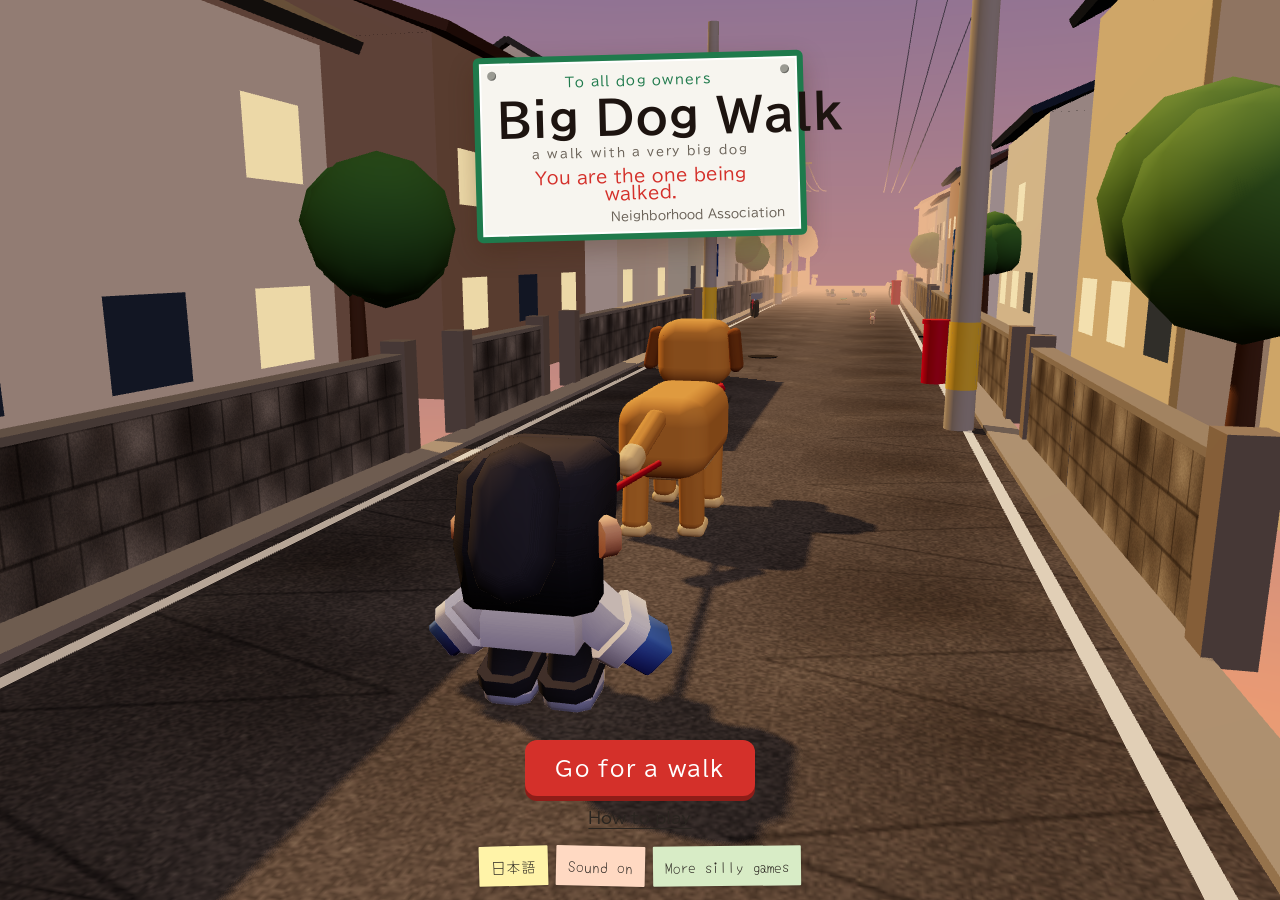
==== index.html @ f8fbdecb "大型犬の散歩 初版 Co-Authored-By: Claude Opus 5.5 <noreply@anthropic.com>" ====
<!doctype html>
<html lang="ja">
<head>
<meta charset="utf-8">
<meta name="viewport" content="width=device-width,initial-scale=1,maximum-scale=1,user-scalable=no,viewport-fit=cover">
<title>大型犬の散歩 | 引きずられながら家を目指す3Dバカゲー</title>
<meta name="description" content="大きすぎる犬の散歩に出る3Dバカゲー。猫・鳩・焼き芋屋・結婚式の前撮りへ犬が突進し、飼い主は顔から引きずられる。耳が立ったら合図、踏ん張るか電柱にリードを巻くかを決める。壊した物はお辞儀で謝る。スマホのブラウザで無料で遊べる。">
<meta property="og:type" content="website">
<meta property="og:title" content="大型犬の散歩">
<meta property="og:description" content="散歩されているのは、あなたです。猫に、焼き芋屋に、前撮りの二人に、犬が突進する。踏ん張るか、電柱に巻くか。壊したら深くお辞儀。スマホで遊べる3Dバカゲー。">
<meta property="og:image" content="https://tom3games.github.io/big-dog-walk/og.png?v=1">
<meta property="og:image:width" content="1200">
<meta property="og:image:height" content="630">
<meta property="og:url" content="https://tom3games.github.io/big-dog-walk/">
<meta name="twitter:card" content="summary_large_image">
<meta name="theme-color" content="#e9b98a">
<link rel="icon" href="icon.svg" type="image/svg+xml">
<link rel="preconnect" href="https://fonts.googleapis.com">
<link rel="preconnect" href="https://fonts.gstatic.com" crossorigin>
<link href="https://fonts.googleapis.com/css2?family=BIZ+UDPGothic:wght@700&family=Mochiy+Pop+One&family=Yomogi&display=swap" rel="stylesheet">
<link rel="stylesheet" href="style.css?v=1">
<script type="importmap">{ "imports": { "three": "./vendor/three.module.js" } }</script>
</head>
<body>
<!-- 読み込み中: 散歩の足あと。進み具合は本物の読み込み数 -->
<div id="loading">
  <svg class="paws" viewBox="0 0 300 60" aria-hidden="true">
    <g fill="#5b3a1e"><g class="pw" style="--i:0"><ellipse cx="20" cy="40" rx="7" ry="6"/><circle cx="12" cy="31" r="3"/><circle cx="19" cy="28" r="3"/><circle cx="27" cy="31" r="3"/></g>
    <g class="pw" style="--i:1"><ellipse cx="70" cy="24" rx="7" ry="6"/><circle cx="62" cy="15" r="3"/><circle cx="69" cy="12" r="3"/><circle cx="77" cy="15" r="3"/></g>
    <g class="pw" style="--i:2"><ellipse cx="120" cy="40" rx="7" ry="6"/><circle cx="112" cy="31" r="3"/><circle cx="119" cy="28" r="3"/><circle cx="127" cy="31" r="3"/></g>
    <g class="pw" style="--i:3"><ellipse cx="170" cy="24" rx="7" ry="6"/><circle cx="162" cy="15" r="3"/><circle cx="169" cy="12" r="3"/><circle cx="177" cy="15" r="3"/></g>
    <g class="pw" style="--i:4"><ellipse cx="220" cy="40" rx="7" ry="6"/><circle cx="212" cy="31" r="3"/><circle cx="219" cy="28" r="3"/><circle cx="227" cy="31" r="3"/></g>
    <g class="pw" style="--i:5"><ellipse cx="270" cy="24" rx="7" ry="6"/><circle cx="262" cy="15" r="3"/><circle cx="269" cy="12" r="3"/><circle cx="277" cy="15" r="3"/></g></g>
  </svg>
  <p id="loadText" class="load-text">リードをつけています</p>
  <div class="leashbar"><i id="loadBar"></i><b class="handle"></b></div>
</div>

<div id="view"></div>
<div id="fxFlash"></div>

<!-- 遊び中 -->
<section id="hud" class="hidden">
  <div class="plates">
    <div class="plate addr"><span class="plabel" id="hHomeL"></span><b id="hDist">0</b><span class="punit" id="hM"></span></div>
    <div class="plate clock"><span class="plabel" id="hClockL"></span><b id="hClock">3:00</b></div>
  </div>
  <div id="bang" class="bang hidden"><svg viewBox="0 0 100 100" aria-hidden="true"><path d="M50 3l9 15 17-8-2 18 19 2-12 14 14 12-18 5 5 18-17-5-6 18-9-15-10 14-4-18-18 4 7-17-17-7 15-11-11-15 19-1-1-18 16 8z" fill="#fffbe6" stroke="#1d1410" stroke-width="4" stroke-linejoin="round"/><text x="50" y="70" text-anchor="middle" font-size="58" font-weight="900" fill="#d4302a" font-family="BIZ UDPGothic, sans-serif">!</text></svg><span id="bangKind"></span></div>
  <div id="telop" class="telop"></div>
  <div id="hint" class="hint hidden"><span id="hintText"></span><i id="hintFinger" class="finger"></i></div>
  <!-- お辞儀: 分度器 -->
  <div id="bow" class="bow hidden">
    <p id="bowWho" class="bow-who"></p>
    <svg id="bowSvg" viewBox="0 0 220 130" aria-hidden="true">
      <path d="M20 120 A100 100 0 0 1 120 20" fill="none" stroke="#2a2520" stroke-width="3"/>
      <path id="bowGood" fill="none" stroke="#e8a23a" stroke-width="16"/>
      <path id="bowDeep" fill="none" stroke="#d4302a" stroke-width="16"/>
      <g id="bowTicks" stroke="#2a2520" stroke-width="2"></g>
      <line x1="20" y1="120" x2="210" y2="120" stroke="#2a2520" stroke-width="3"/>
      <g id="bowNeedle"><line x1="20" y1="120" x2="20" y2="34" stroke="#1d1410" stroke-width="7" stroke-linecap="round"/><circle cx="20" cy="28" r="11" fill="#1d1410"/></g>
      
    </svg>
    <p id="bowGradeL" class="bow-grade"></p>
  </div>
</section>

<!-- タイトル: 町内の注意看板 -->
<section id="title" class="screen hidden">
  <div class="sign">
    <p class="sign-top" data-t="signTop"></p>
    <h1 data-t="title"></h1>
    <p class="sign-ruby" data-t="titleRuby"></p>
    <p class="sign-sub" data-t="sub"></p>
    <p class="sign-from" data-t="signFrom"></p>
  </div>
  <div class="title-actions">
    <button id="btnStart" class="go"><span data-t="start"></span></button>
    <button id="btnHow" class="text-btn" data-t="howBtn"></button>
  </div>
  <nav class="foot">
    <button id="btnLang" class="mini" data-t="lang"></button>
    <button id="btnMute" class="mini"></button>
    <a class="mini" href="https://tom3games.github.io/" data-t="more"></a>
  </nav>
</section>

<!-- 遊び方: 町内会の掲示 -->
<section id="how" class="screen hidden">
  <div class="notice">
    <h2 data-t="howTitle"></h2>
    <ol id="howList"></ol>
    <p class="how-note" id="howRead"></p>
    <p class="how-note" id="howBow"></p>
    <p class="how-note goal" id="howGoal"></p>
    <button id="btnOk" class="go small" data-t="ok"></button>
    <p class="foot-small"><a id="lPrivacy" href="privacy.html" target="_blank" rel="noopener"></a><span class="credit" data-t="credit"></span></p>
  </div>
</section>

<!-- 結果: 回覧板 -->
<section id="result" class="screen hidden">
  <canvas id="board" width="720" height="960"></canvas>
  <div class="result-actions">
    <button id="btnAgain" class="go small" data-t="again"></button>
    <div class="row">
      <a id="btnPost" class="mini" target="_blank" rel="noopener" data-t="post"></a>
      <button id="btnSave" class="mini" data-t="save"></button>
      <button id="btnTitle" class="mini" data-t="toTitle"></button>
    </div>
  </div>
</section>

<script>
// 拡大を止める（ピンチ・ダブルタップ・Ctrl+ホイール/キー）。iOS は user-scalable=no を無視するので JS でも止める
(function(){
  var opt={passive:false};
  ['gesturestart','gesturechange','gestureend'].forEach(function(n){document.addEventListener(n,function(e){e.preventDefault()},opt)});
  document.addEventListener('touchmove',function(e){if(e.touches&&e.touches.length>1)e.preventDefault()},opt);
  var last=0;document.addEventListener('touchend',function(e){var n=Date.now();if(n-last<300&&!(e.target.closest&&e.target.closest('button,a')))e.preventDefault();last=n},opt);
  document.addEventListener('dblclick',function(e){e.preventDefault()},opt);
  window.addEventListener('wheel',function(e){if(e.ctrlKey)e.preventDefault()},opt);
  window.addEventListener('keydown',function(e){if((e.ctrlKey||e.metaKey)&&['+','-','=','0',';'].indexOf(e.key)>=0)e.preventDefault()});
})();
// 起動失敗の保険。JS が動いたか（__jsUp）で判定し、読み込み中を失敗と出さない
(function(){
  var errs=[];
  window.addEventListener('error',function(e){errs.push((e.message||'error')+' @'+(e.filename||'')+':'+(e.lineno||''))});
  window.addEventListener('unhandledrejection',function(e){errs.push('reject: '+(e.reason&&e.reason.message||e.reason))});
  setTimeout(function(){
    if(window.__jsUp && !errs.length) return;
    if(window.__bdReady) return;
    var d=document.createElement('div');d.id='boot-err';
    d.textContent='起動できませんでした / failed to start\n'+(errs.join('\n')||'(no error captured)')+'\n'+navigator.userAgent;
    document.body.appendChild(d);
  },9000);
})();
</script>
<script src="data.js?v=1"></script>
<script src="sfx.js?v=1"></script>
<script src="tm.js?v=1" data-game="big-dog-walk"></script>
<script type="module" src="js/game.js?v=1"></script>
<script src="support.js?v=2" data-ja="犬のおやつ" data-en="a dog treat"></script>
</body>
</html>
---- style.css ----
:root{--ink:#1d1410;--paper:#fbf7ee;--sign:#f7f5ef;--green:#1f7a4c;--red:#d4302a;--blue:#1d4f9c;--wood:#a8774a}
*{box-sizing:border-box;margin:0;padding:0}
[hidden],.hidden{display:none!important}
html,body{height:100%;overflow:hidden;background:#e9b98a}
html{touch-action:manipulation;-webkit-text-size-adjust:100%;text-size-adjust:100%}
body{font-family:"BIZ UDPGothic","Hiragino Sans","Yu Gothic",sans-serif;color:var(--ink);-webkit-user-select:none;user-select:none;-webkit-touch-callout:none;-webkit-tap-highlight-color:transparent}
button,a{font:inherit;color:inherit;-webkit-tap-highlight-color:transparent}
button,canvas{touch-action:manipulation}
#view{position:fixed;inset:0;touch-action:none}
#view canvas{display:block;width:100%;height:100%;touch-action:none}
#boot-err{position:fixed;inset:auto 8px 8px 8px;z-index:99;background:#fff;color:#b00;font:12px/1.4 monospace;white-space:pre-wrap;padding:10px;border-radius:8px}
#fxFlash{position:fixed;inset:0;pointer-events:none;background:#fff;opacity:0;z-index:5}

/* ---------- 読み込み */
#loading{position:fixed;inset:0;z-index:50;display:flex;flex-direction:column;align-items:center;justify-content:center;gap:14px;background:linear-gradient(#f2c48e,#e79d78);transition:opacity .4s}
#loading.done{opacity:0;pointer-events:none}
.paws{width:min(300px,80vw);height:60px}
.pw{opacity:.12;animation:paw 1.8s infinite;animation-delay:calc(var(--i)*.3s)}
@keyframes paw{0%,10%{opacity:.12}25%{opacity:.85}70%{opacity:.85}100%{opacity:.12}}
.load-text{font-size:17px;letter-spacing:.06em}
.leashbar{position:relative;width:min(260px,70vw);height:10px}
.leashbar::before{content:"";position:absolute;inset:3px 0;border-radius:4px;background:rgba(90,50,20,.18)}
.leashbar i{position:absolute;left:0;top:3px;height:4px;width:0;background:#c8322a;border-radius:4px;transition:width .2s}
.leashbar .handle{position:absolute;left:-10px;top:-4px;width:18px;height:18px;border:4px solid #c8322a;border-radius:50%}

/* ---------- 画面の共通 */
.screen{position:fixed;inset:0;z-index:20;display:flex;flex-direction:column;align-items:center;height:100svh;overflow:hidden;padding:max(14px,env(safe-area-inset-top)) 16px max(14px,env(safe-area-inset-bottom))}
.go{display:inline-flex;align-items:center;justify-content:center;gap:10px;min-height:56px;padding:0 30px;border:0;border-radius:12px;background:var(--red);color:#fff;font-size:21px;letter-spacing:.06em;box-shadow:0 5px 0 #8e1d18;cursor:pointer}
.go:active{transform:translateY(4px);box-shadow:0 1px 0 #8e1d18}
.go.small{min-height:50px;font-size:19px;padding:0 26px}
.go .grip{width:34px;height:22px;flex:none}
.text-btn{background:none;border:0;font-size:16px;padding:10px 14px;text-decoration:underline;text-underline-offset:4px;cursor:pointer;color:#2a2520}
.mini{display:inline-flex;align-items:center;min-height:40px;padding:0 12px;border:0;border-radius:1px;background:#fff3a8;color:#2a2520;font-family:"Yomogi",sans-serif;font-size:15px;text-decoration:none;cursor:pointer;box-shadow:0 1px 3px rgba(0,0,0,.25);rotate:-1.5deg}
.mini:nth-child(2){rotate:1.2deg;background:#ffd9c2}.mini:nth-child(3){rotate:-.6deg;background:#d8ecc6}

/* ---------- タイトル: 白いホーロー看板 */
#title{justify-content:space-between}
.sign{margin-top:min(6vh,40px);width:min(330px,88vw);background:var(--sign);border:6px solid var(--green);border-radius:6px;padding:14px 16px 12px;box-shadow:0 10px 24px rgba(60,30,10,.28),inset 0 0 0 2px #fff;transform:rotate(-1.5deg);text-align:center;position:relative}
.sign::before,.sign::after{content:"";position:absolute;top:8px;width:9px;height:9px;border-radius:50%;background:#9a9a92;box-shadow:inset -1px -1px 0 rgba(0,0,0,.3)}
.sign::before{left:8px}.sign::after{right:8px}
.sign-top{font-size:13px;color:var(--green);letter-spacing:.1em}
.sign h1{white-space:nowrap;font-size:clamp(34px,11vw,46px);line-height:1.08;margin:6px 0 2px;color:var(--ink);letter-spacing:.02em}
.sign-ruby{font-size:12px;color:#6a6258;letter-spacing:.14em}
.sign-sub{margin-top:10px;font-size:17px;color:var(--red)}
.sign-from{margin-top:8px;font-size:12px;color:#6a6258;text-align:right}
.title-actions{display:flex;flex-direction:column;align-items:center;gap:4px;margin-top:auto;margin-bottom:10px}
.foot{display:flex;gap:8px;flex-wrap:wrap;justify-content:center}

/* ---------- 遊び方: 掲示板の紙 */
#how{background:rgba(40,28,18,.55);justify-content:center}
.notice{width:min(380px,100%);max-height:100%;background:var(--paper);border-radius:3px;padding:16px 16px 12px;box-shadow:0 8px 24px rgba(0,0,0,.35);position:relative;display:flex;flex-direction:column;gap:8px}
.notice::before{content:"";position:absolute;top:-7px;left:50%;width:16px;height:16px;margin-left:-8px;border-radius:50%;background:#d4302a;box-shadow:0 2px 0 #8e1d18}
.notice h2{font-size:21px;text-align:center;border-bottom:2px solid var(--ink);padding-bottom:6px}
#howList{list-style:none;display:flex;flex-direction:column;gap:8px}
#howList li{display:grid;grid-template-columns:52px 1fr;gap:10px;align-items:center}
#howList svg{width:52px;height:52px}
#howList b{display:block;font-size:16px}
#howList span{word-break:auto-phrase;display:block;font-size:13px;line-height:1.5;color:#4a423a}
.how-note{word-break:auto-phrase;font-size:13px;line-height:1.55;color:#3a332c}
.how-note.goal{font-size:14px;color:var(--red)}
.notice .go{align-self:center;margin-top:4px}
.foot-small{display:flex;flex-direction:column;gap:2px;align-items:center;font-size:10.5px;color:#6a6258;text-align:center;line-height:1.4}
.foot-small a{font-size:12px;color:#1d4f9c}

/* ---------- HUD: 電柱の住所表示板 */
#hud{position:fixed;inset:0;z-index:10;pointer-events:none}
.plates{position:absolute;top:max(10px,env(safe-area-inset-top));left:12px;right:12px;display:flex;justify-content:space-between;align-items:flex-start}
.plate{display:flex;align-items:baseline;gap:4px;padding:4px 9px 5px;border-radius:3px;color:#fff;font-size:13px;box-shadow:0 2px 0 rgba(0,0,0,.25)}
.plate b{font-size:22px;font-variant-numeric:tabular-nums;letter-spacing:.02em}
.plate.addr{background:var(--blue);border:2px solid #fff;outline:1.5px solid var(--blue)}
.plate.clock{background:var(--green);border:2px solid #fff;outline:1.5px solid var(--green)}
.plate.clock.late{background:var(--red);outline-color:var(--red)}
.plabel{font-size:12px;opacity:.95}
.punit{font-size:13px}
.bang{pointer-events:none;position:absolute;left:0;top:0;width:84px;margin:-92px 0 0 -42px;display:flex;flex-direction:column;align-items:center;filter:drop-shadow(0 3px 0 rgba(0,0,0,.25));animation:bang .32s cubic-bezier(.3,1.7,.5,1)}
.bang svg{width:84px;height:84px;animation:wob .5s ease-in-out infinite alternate}
.bang span{margin-top:-6px;padding:1px 8px;background:var(--ink);color:#fff;border-radius:3px;font-size:14px;white-space:nowrap}
@keyframes bang{from{scale:.2}to{scale:1}}
@keyframes wob{from{rotate:-6deg}to{rotate:6deg}}
.telop{pointer-events:none;position:absolute;left:12px;right:12px;top:30%;text-align:center;font-family:"Mochiy Pop One","BIZ UDPGothic",sans-serif;font-size:clamp(23px,7.2vw,34px);color:#fff36b;-webkit-text-stroke:6px #1d1410;paint-order:stroke fill;letter-spacing:.02em;line-height:1.2;opacity:0;transform:scale(.6);transition:opacity .12s,transform .16s ease-out}
.telop.on{opacity:1;transform:scale(1)}
.telop.red{color:#ff6a5a}
.hint{pointer-events:none;position:absolute;left:50%;bottom:max(18%,120px);transform:translateX(-50%);display:flex;flex-direction:column;align-items:center;gap:10px}
.hint span{background:rgba(29,20,16,.82);color:#fff;font-size:17px;padding:8px 14px;border-radius:6px;white-space:nowrap}
.finger{width:46px;height:46px;border-radius:50%;border:3px solid #fff;background:rgba(255,255,255,.25);box-shadow:0 0 0 3px rgba(29,20,16,.6)}
.hint.swipe .finger{animation:swipe 1.3s ease-in-out infinite}
.hint.hold .finger{animation:holdf 1.1s ease-in-out infinite}
.hint.tap .finger{animation:tapf .8s ease-in-out infinite}
@keyframes swipe{0%,100%{translate:-70px 0}50%{translate:70px 0}}
@keyframes holdf{0%{scale:1}50%{scale:.78;background:rgba(255,200,60,.6)}100%{scale:1}}
@keyframes tapf{0%,100%{scale:1}40%{scale:.7}}
.hint.at{bottom:auto;transform:translate(-50%,-50%)}

/* お辞儀: 分度器（紙） */
.bow{pointer-events:none;position:absolute;left:50%;bottom:max(16px,env(safe-area-inset-bottom));transform:translateX(-50%);width:min(280px,80vw);background:var(--paper);border:2px solid var(--ink);border-radius:4px;padding:8px 12px 6px;display:flex;flex-direction:column;align-items:center;box-shadow:0 6px 0 rgba(0,0,0,.2)}
.bow-who{font-size:15px;text-align:center;line-height:1.35}
.bow svg{width:100%;height:auto;max-height:17svh}
.bow-grade{min-height:24px;font-family:"Mochiy Pop One",sans-serif;font-size:19px;color:var(--red)}

/* ---------- 結果: 回覧板 */
#result{background:rgba(40,28,18,.55);justify-content:center;gap:10px}
#board{display:block;width:auto;height:auto;max-width:100%;max-height:calc(100svh - 150px);border-radius:6px;box-shadow:0 10px 28px rgba(0,0,0,.4)}
.result-actions{display:flex;flex-direction:column;align-items:center;gap:8px;flex:none}
.result-actions .row{display:flex;gap:8px}
@media (max-height:700px){
  .sign h1{font-size:36px}.sign-sub{font-size:15px}
  #howList span{font-size:12px}.how-note{word-break:auto-phrase;font-size:12px}.notice{gap:6px;padding:12px 14px 10px}
  #howList svg{width:44px;height:44px}#howList li{grid-template-columns:44px 1fr}
  #board{max-height:calc(100svh - 136px)}
}
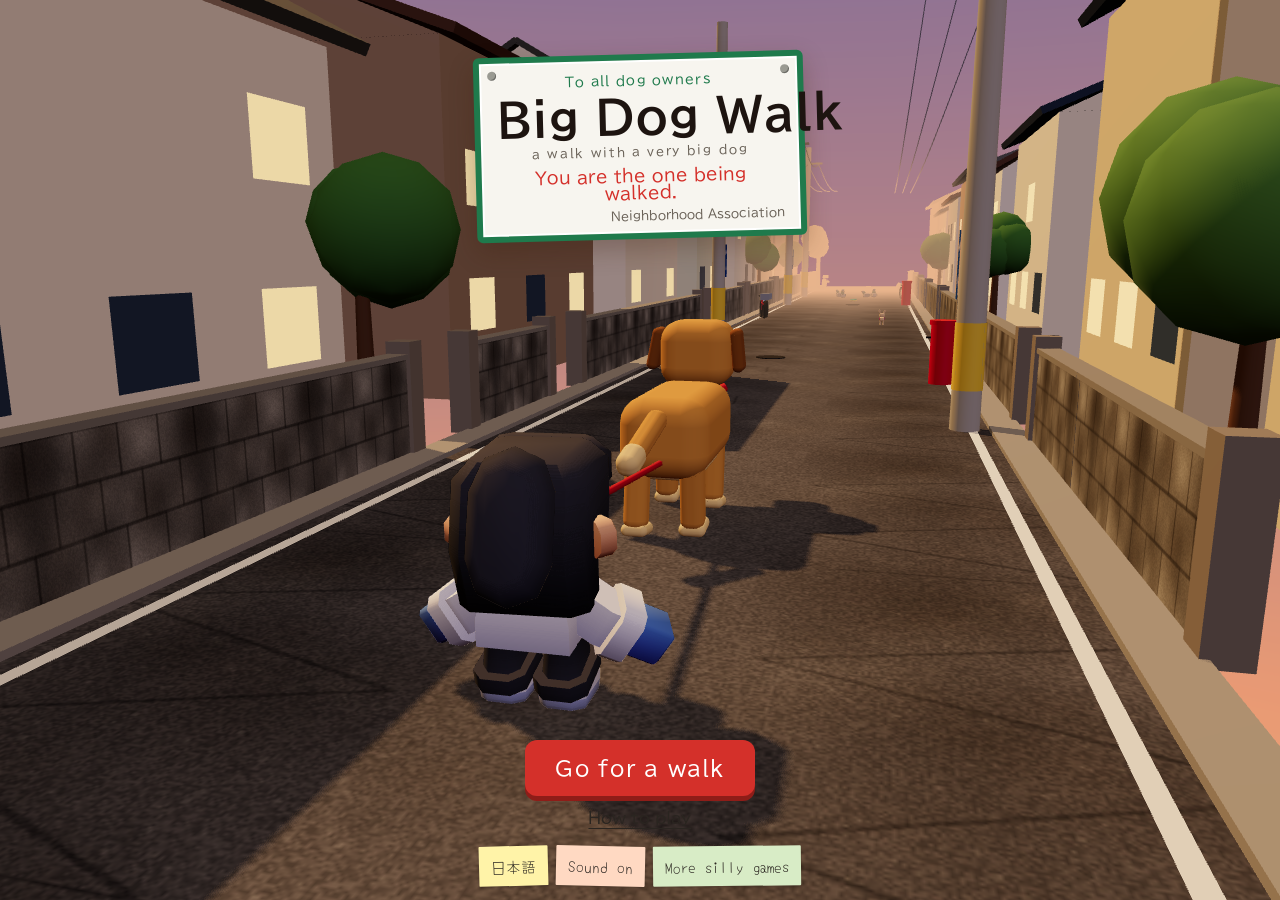
==== commit 827ba6fe: "支援ボタンの「（任意）」を外す Co-Authored-By: Claude Opus 5.5 <noreply@anthropic.com>" ====
--- a/index.html
+++ b/index.html
@@ -139,6 +139,6 @@
 <script src="sfx.js?v=1"></script>
 <script src="tm.js?v=1" data-game="big-dog-walk"></script>
 <script type="module" src="js/game.js?v=1"></script>
-<script src="support.js?v=2" data-ja="犬のおやつ" data-en="a dog treat"></script>
+<script src="support.js?v=3" data-ja="犬のおやつ" data-en="a dog treat"></script>
 </body>
 </html>
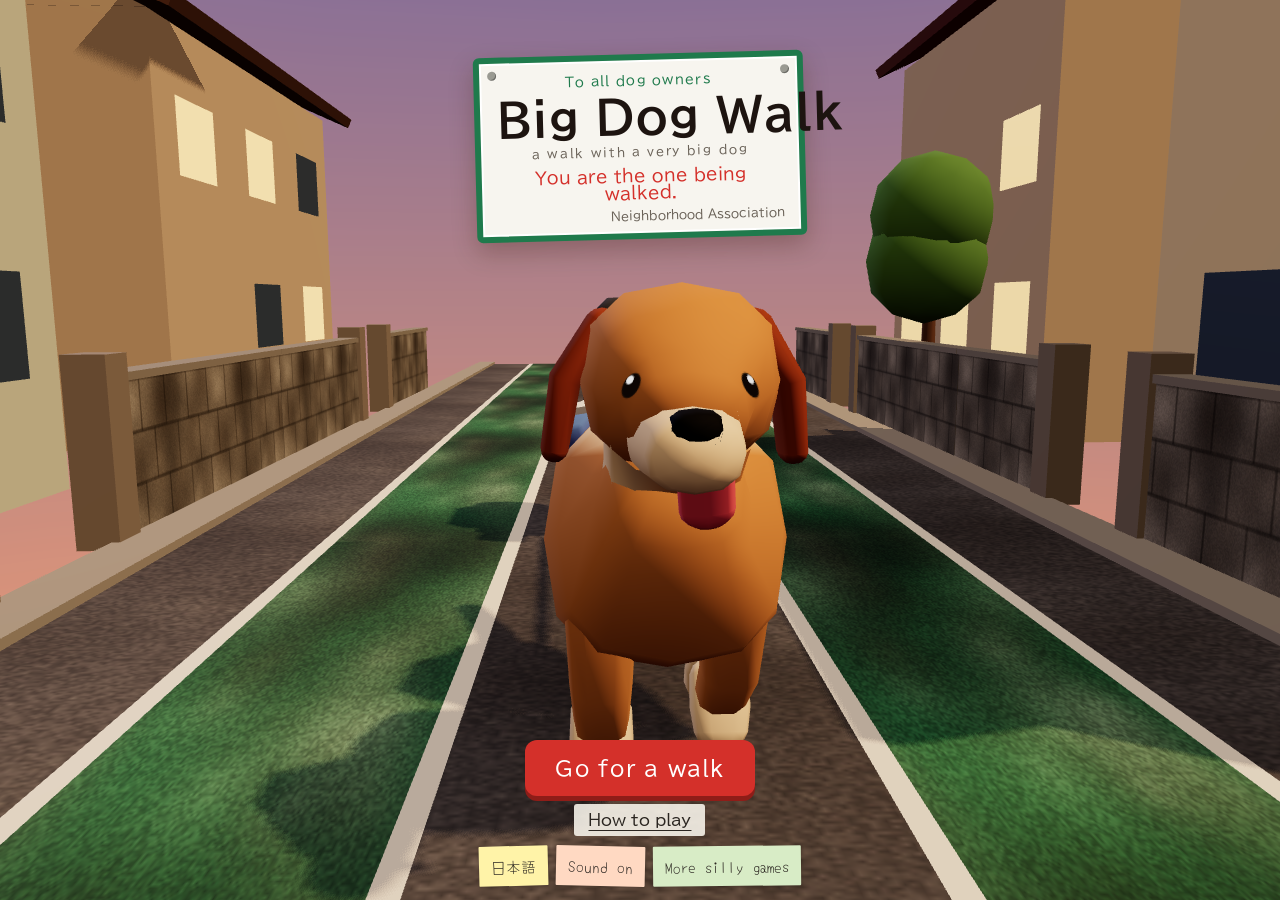
==== commit 9c91a1a4: "大型犬の散歩 v2: 障害物をよける3列ランナーに作り直し。犬は骨入りの1枚メッシュに - 犬に引っぱられて走る3列ランナー（なぞる: 左右=列、上/タップ=跳ぶ、下=しゃがむ） - 障害物18種、犬" ====
--- a/index.html
+++ b/index.html
@@ -3,12 +3,12 @@
 <head>
 <meta charset="utf-8">
 <meta name="viewport" content="width=device-width,initial-scale=1,maximum-scale=1,user-scalable=no,viewport-fit=cover">
-<title>大型犬の散歩 | 引きずられながら家を目指す3Dバカゲー</title>
-<meta name="description" content="大きすぎる犬の散歩に出る3Dバカゲー。猫・鳩・焼き芋屋・結婚式の前撮りへ犬が突進し、飼い主は顔から引きずられる。耳が立ったら合図、踏ん張るか電柱にリードを巻くかを決める。壊した物はお辞儀で謝る。スマホのブラウザで無料で遊べる。">
+<title>大型犬の散歩 | 障害物をよけて家を目指す3Dランナーのバカゲー</title>
+<meta name="description" content="大きすぎる犬に引っぱられて走る3Dランナーのバカゲー。バナナの皮・開いたマンホール・生コン・物干し竿・自転車・ゴミ収集車・結婚式の前撮りを、なぞってよける・跳ぶ・しゃがむ。犬と反対側を通るとリードが巻きつく。ぶつかったらお辞儀で謝る。スマホのブラウザで無料で遊べる。">
 <meta property="og:type" content="website">
 <meta property="og:title" content="大型犬の散歩">
-<meta property="og:description" content="散歩されているのは、あなたです。猫に、焼き芋屋に、前撮りの二人に、犬が突進する。踏ん張るか、電柱に巻くか。壊したら深くお辞儀。スマホで遊べる3Dバカゲー。">
-<meta property="og:image" content="https://tom3games.github.io/big-dog-walk/og.png?v=1">
+<meta property="og:description" content="散歩されているのは、あなたです。バナナの皮、マンホール、物干し竿、前撮りの二人。でかい犬に引っぱられながら、なぞってよける。ぶつかったら深くお辞儀。スマホで遊べる3Dバカゲー。">
+<meta property="og:image" content="https://tom3games.github.io/big-dog-walk/og.png?v=2">
 <meta property="og:image:width" content="1200">
 <meta property="og:image:height" content="630">
 <meta property="og:url" content="https://tom3games.github.io/big-dog-walk/">
@@ -18,7 +18,7 @@
 <link rel="preconnect" href="https://fonts.googleapis.com">
 <link rel="preconnect" href="https://fonts.gstatic.com" crossorigin>
 <link href="https://fonts.googleapis.com/css2?family=BIZ+UDPGothic:wght@700&family=Mochiy+Pop+One&family=Yomogi&display=swap" rel="stylesheet">
-<link rel="stylesheet" href="style.css?v=1">
+<link rel="stylesheet" href="style.css?v=2">
 <script type="importmap">{ "imports": { "three": "./vendor/three.module.js" } }</script>
 </head>
 <body>
@@ -45,6 +45,8 @@
     <div class="plate addr"><span class="plabel" id="hHomeL"></span><b id="hDist">0</b><span class="punit" id="hM"></span></div>
     <div class="plate clock"><span class="plabel" id="hClockL"></span><b id="hClock">3:00</b></div>
   </div>
+  <div class="treat"><svg viewBox="0 0 40 16" aria-hidden="true"><rect x="3" y="4" width="34" height="8" rx="4" fill="#9a4a22" stroke="#5a2a10" stroke-width="1.5"/><path d="M9 6l4 4M16 6l4 4M23 6l4 4" stroke="#c87a4a" stroke-width="1.5"/></svg><span id="hTreatL"></span><b id="hTreat">0</b></div>
+  <div id="near" class="near hidden"><b id="nearTxt"></b><span id="nearN"></span></div>
   <div id="bang" class="bang hidden"><svg viewBox="0 0 100 100" aria-hidden="true"><path d="M50 3l9 15 17-8-2 18 19 2-12 14 14 12-18 5 5 18-17-5-6 18-9-15-10 14-4-18-18 4 7-17-17-7 15-11-11-15 19-1-1-18 16 8z" fill="#fffbe6" stroke="#1d1410" stroke-width="4" stroke-linejoin="round"/><text x="50" y="70" text-anchor="middle" font-size="58" font-weight="900" fill="#d4302a" font-family="BIZ UDPGothic, sans-serif">!</text></svg><span id="bangKind"></span></div>
   <div id="telop" class="telop"></div>
   <div id="hint" class="hint hidden"><span id="hintText"></span><i id="hintFinger" class="finger"></i></div>
@@ -89,7 +91,6 @@
   <div class="notice">
     <h2 data-t="howTitle"></h2>
     <ol id="howList"></ol>
-    <p class="how-note" id="howRead"></p>
     <p class="how-note" id="howBow"></p>
     <p class="how-note goal" id="howGoal"></p>
     <button id="btnOk" class="go small" data-t="ok"></button>
@@ -135,10 +136,10 @@
   },9000);
 })();
 </script>
-<script src="data.js?v=1"></script>
-<script src="sfx.js?v=1"></script>
+<script src="data.js?v=2"></script>
+<script src="sfx.js?v=2"></script>
 <script src="tm.js?v=1" data-game="big-dog-walk"></script>
-<script type="module" src="js/game.js?v=1"></script>
+<script type="module" src="js/game.js?v=2"></script>
 <script src="support.js?v=3" data-ja="犬のおやつ" data-en="a dog treat"></script>
 </body>
 </html>
--- a/style.css
+++ b/style.css
@@ -29,7 +29,7 @@
 .go:active{transform:translateY(4px);box-shadow:0 1px 0 #8e1d18}
 .go.small{min-height:50px;font-size:19px;padding:0 26px}
 .go .grip{width:34px;height:22px;flex:none}
-.text-btn{background:none;border:0;font-size:16px;padding:10px 14px;text-decoration:underline;text-underline-offset:4px;cursor:pointer;color:#2a2520}
+.text-btn{background:rgba(251,247,238,.88);border:0;border-radius:3px;font-size:16px;padding:8px 14px;margin-top:4px;text-decoration:underline;text-underline-offset:4px;cursor:pointer;color:#2a2520}
 .mini{display:inline-flex;align-items:center;min-height:40px;padding:0 12px;border:0;border-radius:1px;background:#fff3a8;color:#2a2520;font-family:"Yomogi",sans-serif;font-size:15px;text-decoration:none;cursor:pointer;box-shadow:0 1px 3px rgba(0,0,0,.25);rotate:-1.5deg}
 .mini:nth-child(2){rotate:1.2deg;background:#ffd9c2}.mini:nth-child(3){rotate:-.6deg;background:#d8ecc6}
 
@@ -108,3 +108,17 @@
   #howList svg{width:44px;height:44px}#howList li{grid-template-columns:44px 1fr}
   #board{max-height:calc(100svh - 136px)}
 }
+
+/* ---------- v2: おやつの数・ギリギリ・指の案内（上下） */
+.treat{position:absolute;top:calc(max(10px,env(safe-area-inset-top)) + 44px);left:12px;display:flex;align-items:center;gap:4px;padding:2px 8px 2px 4px;background:rgba(251,247,238,.92);border-radius:3px;font-size:12px;color:#5a2a10;box-shadow:0 1px 0 rgba(0,0,0,.2)}
+.treat svg{width:30px;height:12px}
+.treat b{font-size:16px;font-variant-numeric:tabular-nums}
+.near{position:absolute;left:50%;top:24%;transform:translate(-50%,-50%);display:flex;flex-direction:column;align-items:center;pointer-events:none}
+.near b{font-family:"Mochiy Pop One","BIZ UDPGothic",sans-serif;font-size:clamp(28px,9vw,40px);color:#fff;-webkit-text-stroke:6px #1d4f9c;paint-order:stroke fill;white-space:nowrap;letter-spacing:.04em}
+.near span{margin-top:-2px;font-family:"Mochiy Pop One",sans-serif;font-size:17px;color:#ffe36b;-webkit-text-stroke:4px #1d1410;paint-order:stroke fill}
+.near.pop{animation:nearPop .9s ease-out forwards}
+@keyframes nearPop{0%{opacity:0;scale:.5}15%{opacity:1;scale:1.12}30%{scale:1}75%{opacity:1}100%{opacity:0;translate:0 -18px}}
+.hint.up .finger{animation:upf 1s ease-in-out infinite}
+.hint.down .finger{animation:downf 1s ease-in-out infinite}
+@keyframes upf{0%{translate:0 40px;opacity:.3}60%{translate:0 -30px;opacity:1}100%{translate:0 -30px;opacity:0}}
+@keyframes downf{0%{translate:0 -30px;opacity:.3}60%{translate:0 40px;opacity:1}100%{translate:0 40px;opacity:0}}
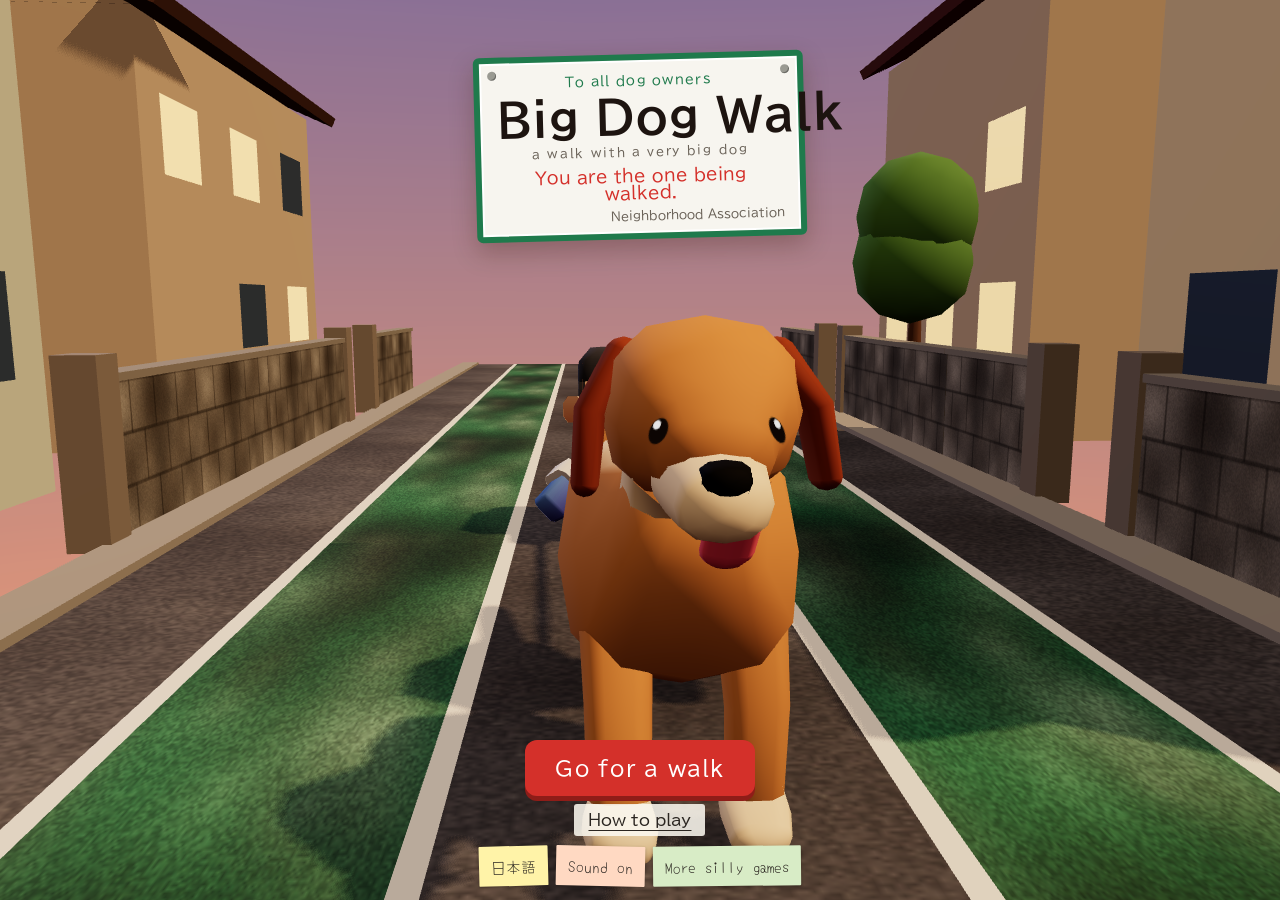
==== commit efac9dab: "ひまつぶし横丁（tom3games.com）へつなぐ - 結果画面に「ひまつぶし横丁へ戻る」 - 旧 github.io を開いたら tom3games.com/play/ へ転送、canonical" ====
--- a/index.html
+++ b/index.html
@@ -2,16 +2,18 @@
 <html lang="ja">
 <head>
 <meta charset="utf-8">
+<script id="ghMove">if(location.hostname==='tom3games.github.io'){location.replace('https://tom3games.com/play/big-dog-walk/'+location.search+location.hash)}</script>
+<link rel="canonical" href="https://tom3games.com/play/big-dog-walk/">
 <meta name="viewport" content="width=device-width,initial-scale=1,maximum-scale=1,user-scalable=no,viewport-fit=cover">
 <title>大型犬の散歩 | 障害物をよけて家を目指す3Dランナーのバカゲー</title>
 <meta name="description" content="大きすぎる犬に引っぱられて走る3Dランナーのバカゲー。バナナの皮・開いたマンホール・生コン・物干し竿・自転車・ゴミ収集車・結婚式の前撮りを、なぞってよける・跳ぶ・しゃがむ。犬と反対側を通るとリードが巻きつく。ぶつかったらお辞儀で謝る。スマホのブラウザで無料で遊べる。">
 <meta property="og:type" content="website">
 <meta property="og:title" content="大型犬の散歩">
 <meta property="og:description" content="散歩されているのは、あなたです。バナナの皮、マンホール、物干し竿、前撮りの二人。でかい犬に引っぱられながら、なぞってよける。ぶつかったら深くお辞儀。スマホで遊べる3Dバカゲー。">
-<meta property="og:image" content="https://tom3games.github.io/big-dog-walk/og.png?v=2">
+<meta property="og:image" content="https://tom3games.com/play/big-dog-walk/og.png?v=2">
 <meta property="og:image:width" content="1200">
 <meta property="og:image:height" content="630">
-<meta property="og:url" content="https://tom3games.github.io/big-dog-walk/">
+<meta property="og:url" content="https://tom3games.com/play/big-dog-walk/">
 <meta name="twitter:card" content="summary_large_image">
 <meta name="theme-color" content="#e9b98a">
 <link rel="icon" href="icon.svg" type="image/svg+xml">
@@ -138,8 +140,8 @@
 </script>
 <script src="data.js?v=2"></script>
 <script src="sfx.js?v=2"></script>
-<script src="tm.js?v=1" data-game="big-dog-walk"></script>
+<script src="tm.js?v=2" data-game="big-dog-walk"></script>
 <script type="module" src="js/game.js?v=2"></script>
-<script src="support.js?v=3" data-ja="犬のおやつ" data-en="a dog treat"></script>
+<script src="support.js?v=4" data-ja="犬のおやつ" data-en="a dog treat"></script>
 </body>
 </html>
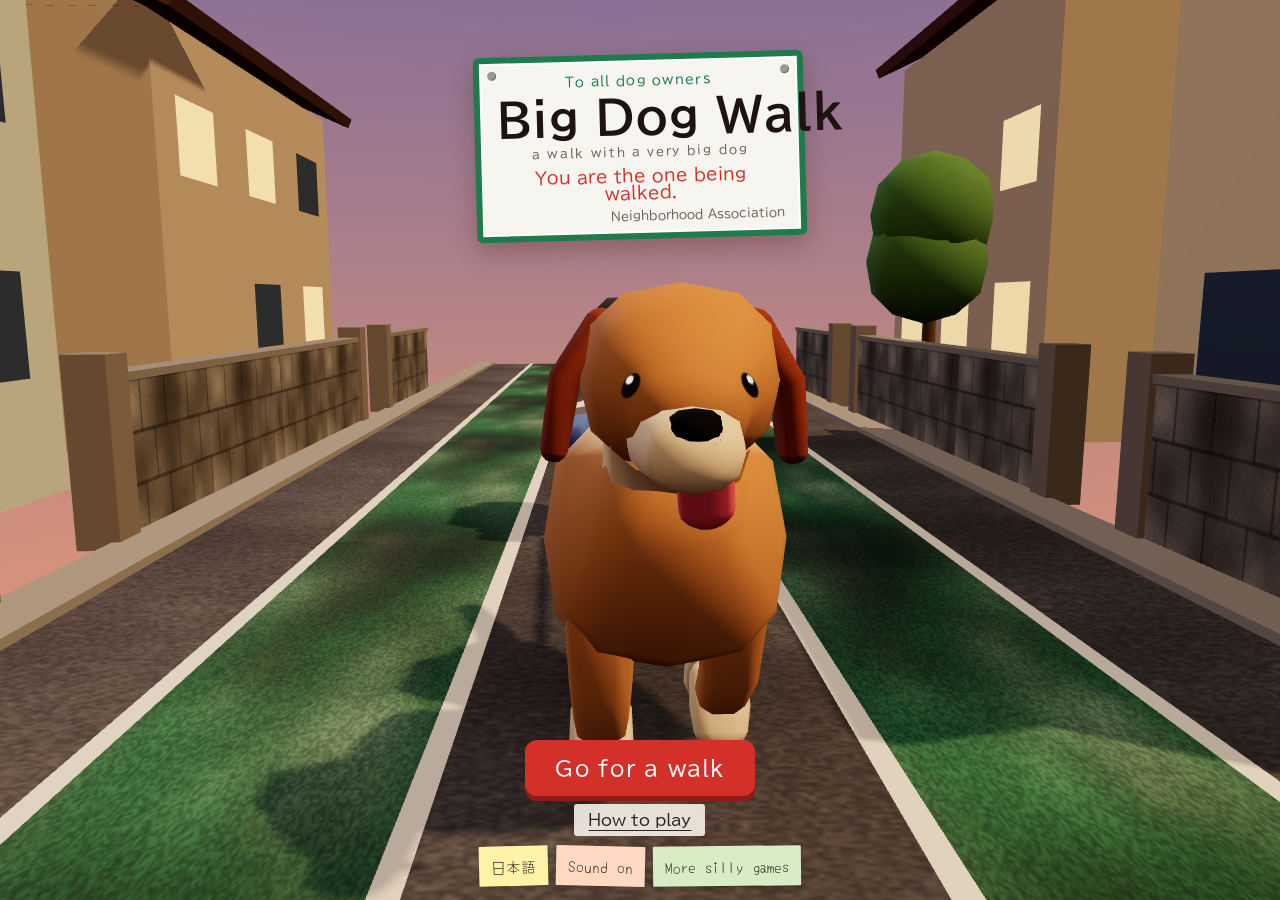
==== commit c9e52a58: "ページを離れたら BGM と環境音を止める（横丁へ移っても鳴り続けた） pagehide / visibilitychange / freeze で AudioContext を suspend、戻っ" ====
--- a/index.html
+++ b/index.html
@@ -139,7 +139,7 @@
 })();
 </script>
 <script src="data.js?v=2"></script>
-<script src="sfx.js?v=2"></script>
+<script src="sfx.js?v=3"></script>
 <script src="tm.js?v=2" data-game="big-dog-walk"></script>
 <script type="module" src="js/game.js?v=2"></script>
 <script src="support.js?v=4" data-ja="犬のおやつ" data-en="a dog treat"></script>
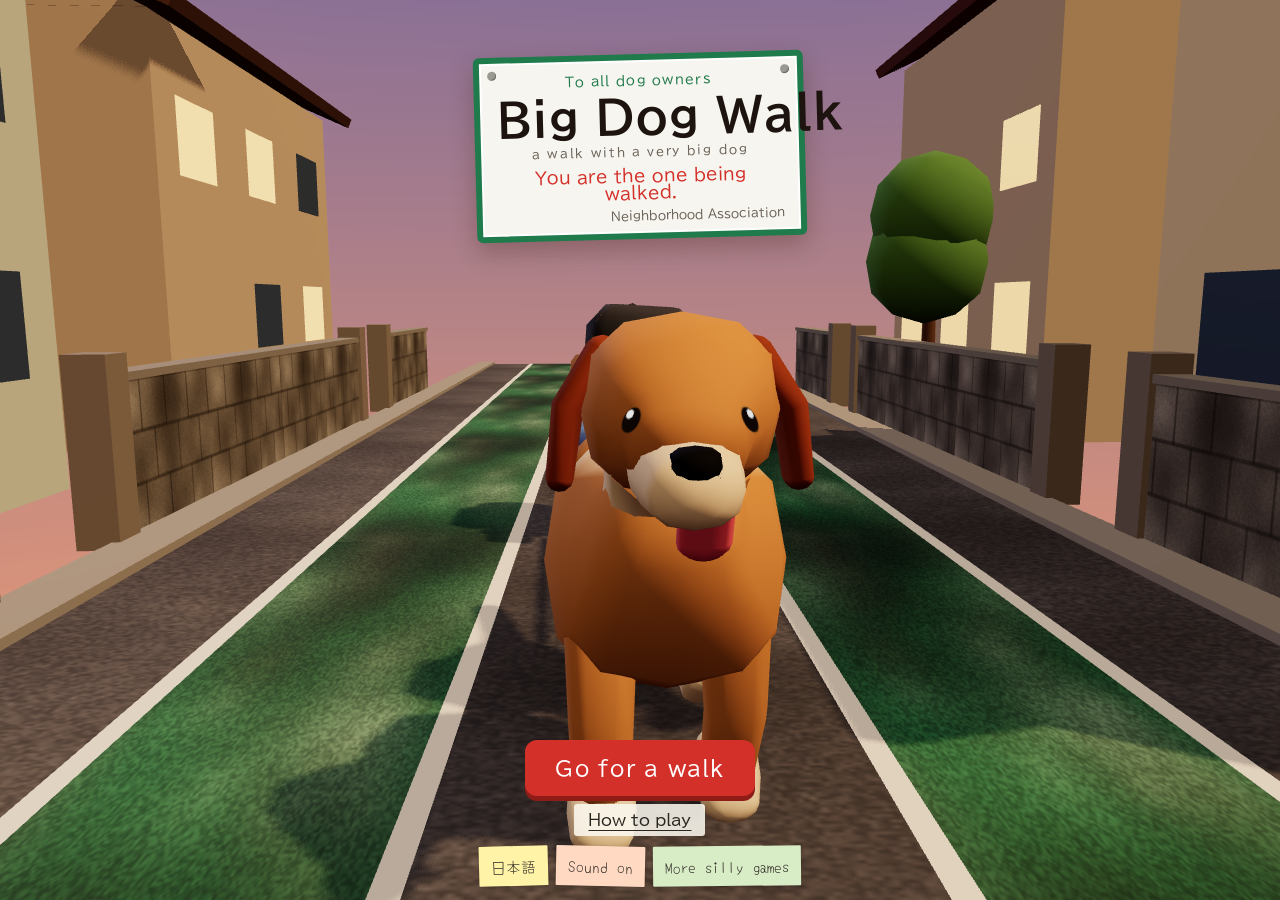
==== commit 0d9d251a: "X のアプリの中のブラウザで下の操作が X のバーに隠れるのを直す support.js が X の中（UA の Twitter・iOS で t.co から来た）を見分けて html.inapp-x " ====
--- a/index.html
+++ b/index.html
@@ -20,7 +20,7 @@
 <link rel="preconnect" href="https://fonts.googleapis.com">
 <link rel="preconnect" href="https://fonts.gstatic.com" crossorigin>
 <link href="https://fonts.googleapis.com/css2?family=BIZ+UDPGothic:wght@700&family=Mochiy+Pop+One&family=Yomogi&display=swap" rel="stylesheet">
-<link rel="stylesheet" href="style.css?v=2">
+<link rel="stylesheet" href="style.css?v=3">
 <script type="importmap">{ "imports": { "three": "./vendor/three.module.js" } }</script>
 </head>
 <body>
@@ -142,6 +142,6 @@
 <script src="sfx.js?v=3"></script>
 <script src="tm.js?v=2" data-game="big-dog-walk"></script>
 <script type="module" src="js/game.js?v=2"></script>
-<script src="support.js?v=4" data-ja="犬のおやつ" data-en="a dog treat"></script>
+<script src="support.js?v=5" data-ja="犬のおやつ" data-en="a dog treat"></script>
 </body>
 </html>
--- a/style.css
+++ b/style.css
@@ -24,7 +24,7 @@
 .leashbar .handle{position:absolute;left:-10px;top:-4px;width:18px;height:18px;border:4px solid #c8322a;border-radius:50%}
 
 /* ---------- 画面の共通 */
-.screen{position:fixed;inset:0;z-index:20;display:flex;flex-direction:column;align-items:center;height:100svh;overflow:hidden;padding:max(14px,env(safe-area-inset-top)) 16px max(14px,env(safe-area-inset-bottom))}
+.screen{position:fixed;inset:0;z-index:20;display:flex;flex-direction:column;align-items:center;height:100svh;overflow:hidden;padding:max(14px,env(safe-area-inset-top)) 16px calc(max(14px,env(safe-area-inset-bottom)) + var(--inapp-bot,0px))}
 .go{display:inline-flex;align-items:center;justify-content:center;gap:10px;min-height:56px;padding:0 30px;border:0;border-radius:12px;background:var(--red);color:#fff;font-size:21px;letter-spacing:.06em;box-shadow:0 5px 0 #8e1d18;cursor:pointer}
 .go:active{transform:translateY(4px);box-shadow:0 1px 0 #8e1d18}
 .go.small{min-height:50px;font-size:19px;padding:0 26px}
@@ -92,7 +92,7 @@
 .hint.at{bottom:auto;transform:translate(-50%,-50%)}
 
 /* お辞儀: 分度器（紙） */
-.bow{pointer-events:none;position:absolute;left:50%;bottom:max(16px,env(safe-area-inset-bottom));transform:translateX(-50%);width:min(280px,80vw);background:var(--paper);border:2px solid var(--ink);border-radius:4px;padding:8px 12px 6px;display:flex;flex-direction:column;align-items:center;box-shadow:0 6px 0 rgba(0,0,0,.2)}
+.bow{pointer-events:none;position:absolute;left:50%;bottom:calc(max(16px,env(safe-area-inset-bottom)) + var(--inapp-bot,0px));transform:translateX(-50%);width:min(280px,80vw);background:var(--paper);border:2px solid var(--ink);border-radius:4px;padding:8px 12px 6px;display:flex;flex-direction:column;align-items:center;box-shadow:0 6px 0 rgba(0,0,0,.2)}
 .bow-who{font-size:15px;text-align:center;line-height:1.35}
 .bow svg{width:100%;height:auto;max-height:17svh}
 .bow-grade{min-height:24px;font-family:"Mochiy Pop One",sans-serif;font-size:19px;color:var(--red)}
@@ -108,6 +108,8 @@
   #howList svg{width:44px;height:44px}#howList li{grid-template-columns:44px 1fr}
   #board{max-height:calc(100svh - 136px)}
 }
+/* X のアプリ内ブラウザ: 下の帯と、結果の下に付く「おごる」「横丁へ戻る」の分だけ回覧板を縮める */
+html.inapp-x #board{max-height:calc(100svh - 250px - var(--inapp-bot,0px))}
 
 /* ---------- v2: おやつの数・ギリギリ・指の案内（上下） */
 .treat{position:absolute;top:calc(max(10px,env(safe-area-inset-top)) + 44px);left:12px;display:flex;align-items:center;gap:4px;padding:2px 8px 2px 4px;background:rgba(251,247,238,.92);border-radius:3px;font-size:12px;color:#5a2a10;box-shadow:0 1px 0 rgba(0,0,0,.2)}
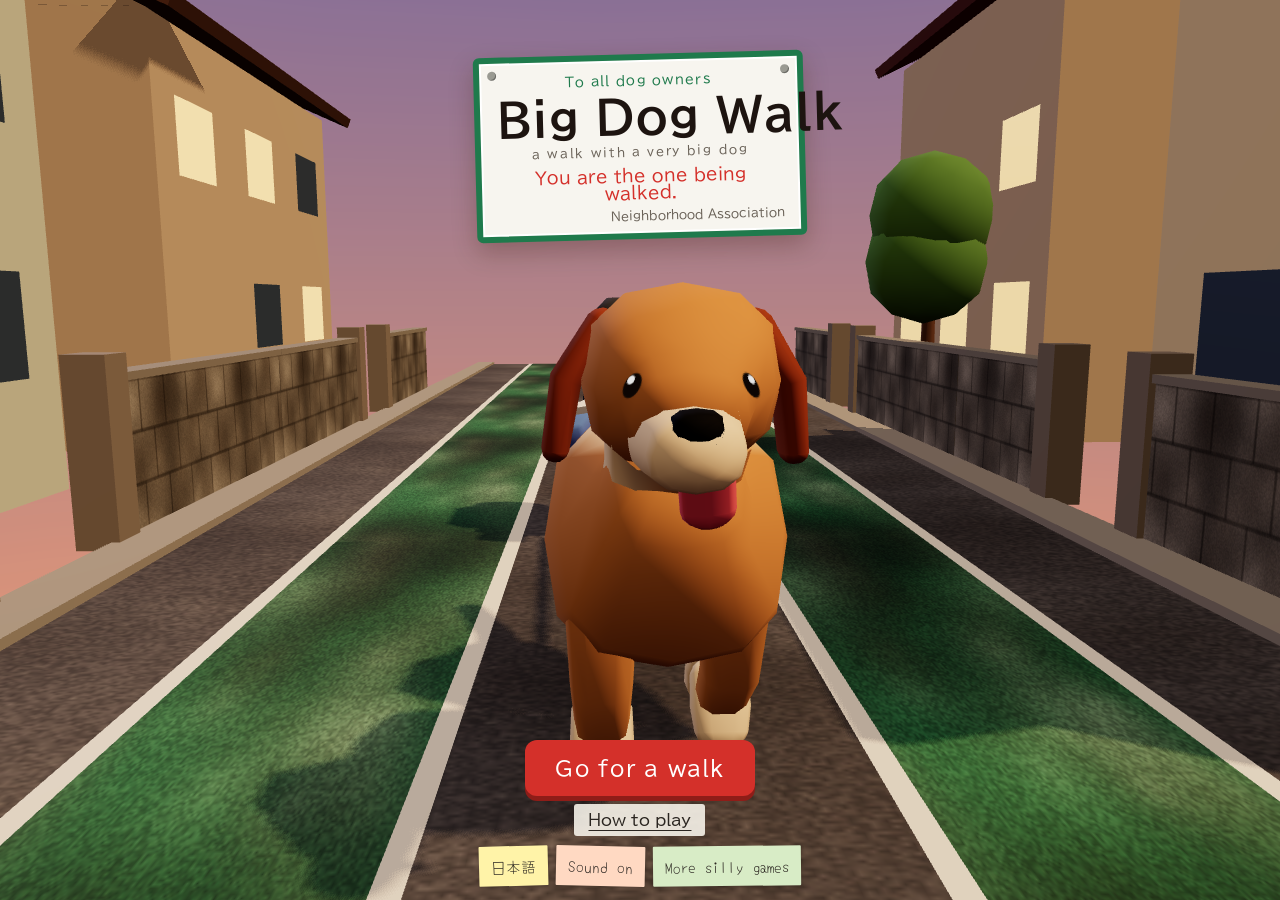
==== commit 8f7ece6e: "X の別の形のブラウザで、画面の下のボタンが見えなくなるのを直す（100svh と見えている高さの差を測って逃がす）" ====
--- a/index.html
+++ b/index.html
@@ -142,6 +142,6 @@
 <script src="sfx.js?v=3"></script>
 <script src="tm.js?v=2" data-game="big-dog-walk"></script>
 <script type="module" src="js/game.js?v=2"></script>
-<script src="support.js?v=5" data-ja="犬のおやつ" data-en="a dog treat"></script>
+<script src="support.js?v=6" data-ja="犬のおやつ" data-en="a dog treat"></script>
 </body>
 </html>
